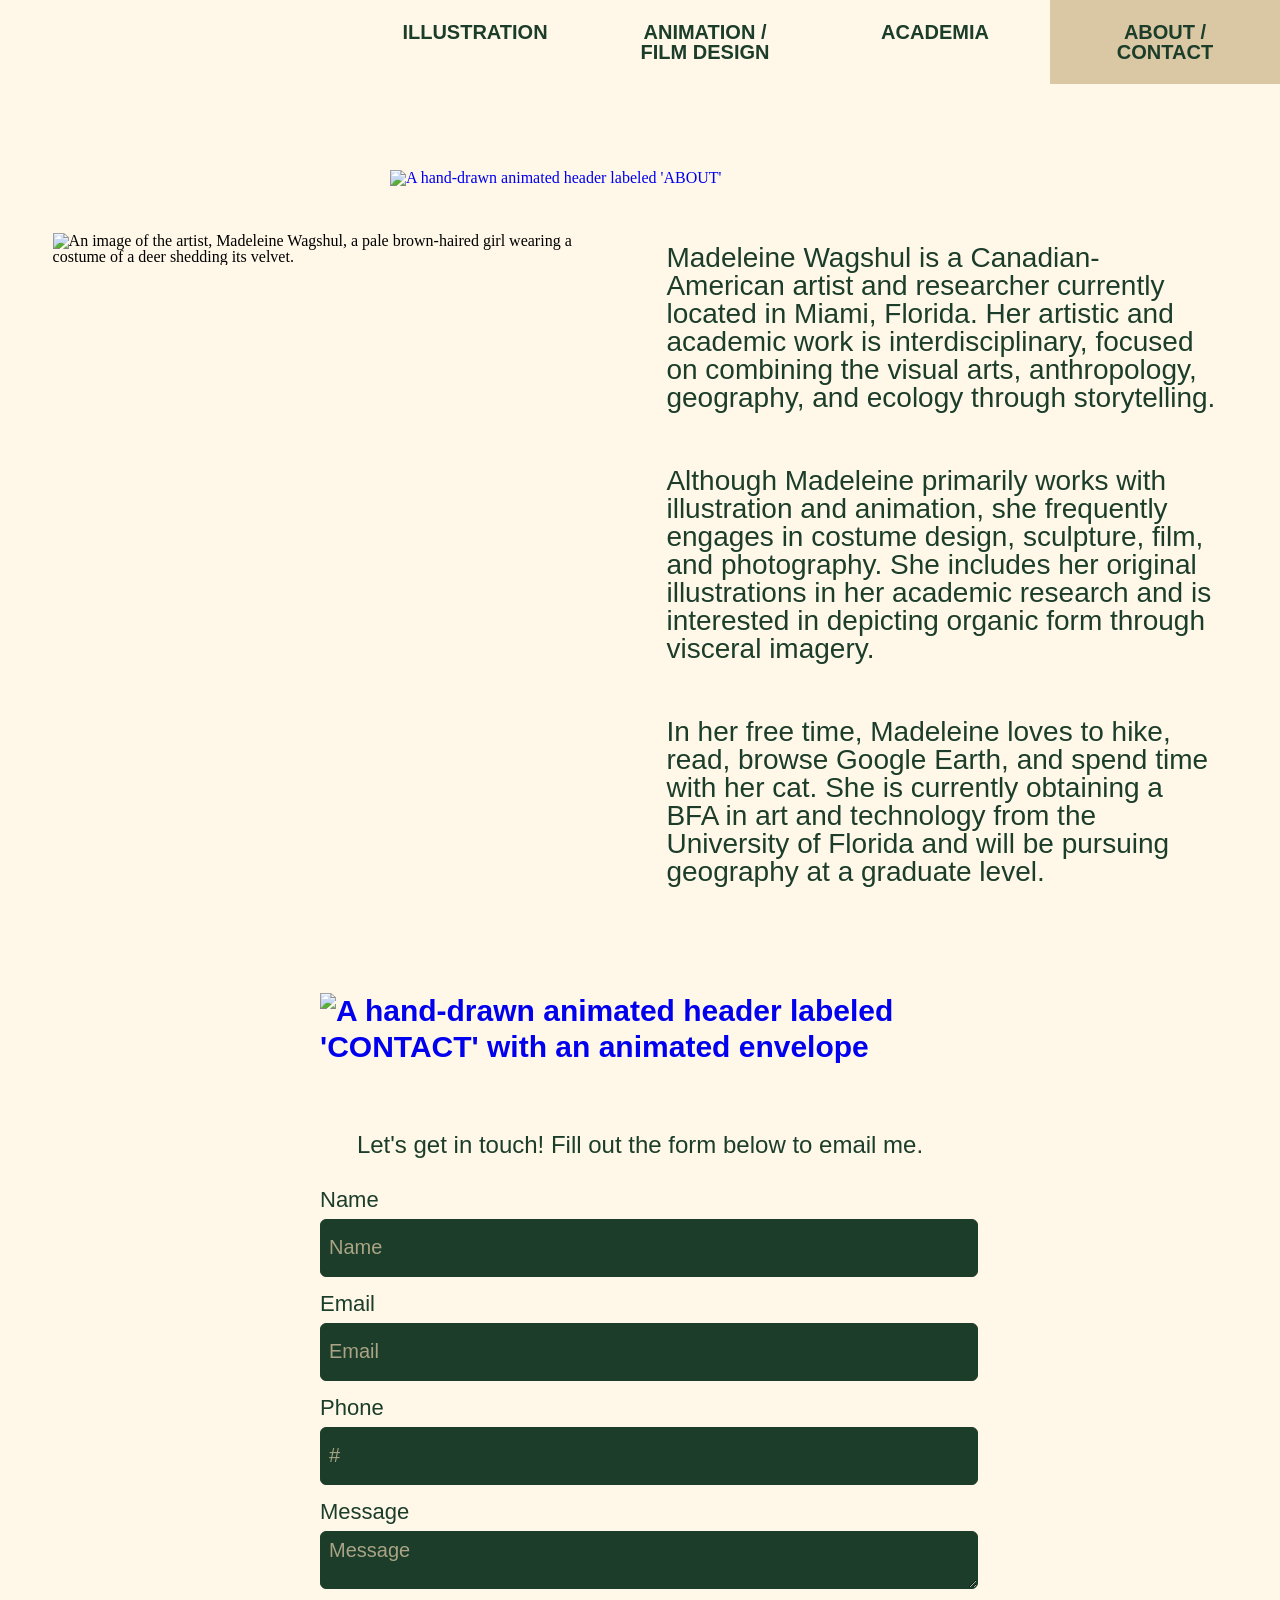
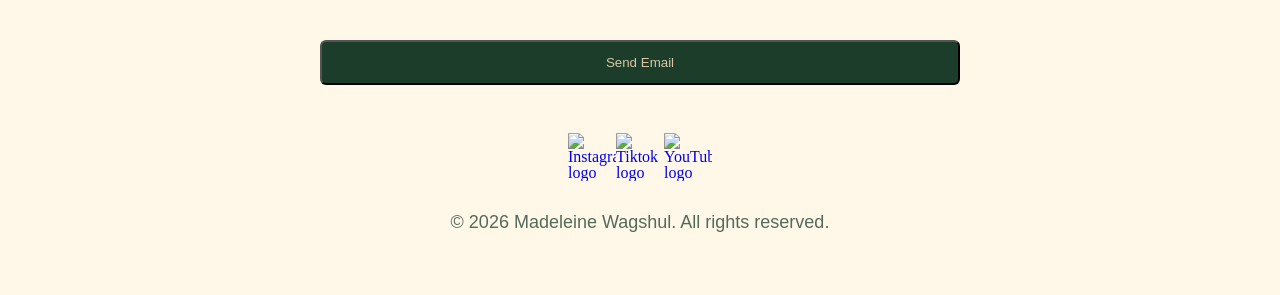
==== about.html @ 07218892 "Add files via upload" ====
<!DOCTYPE html>
<html lang = "en">
    <head>
       <meta charset = "UTF-8">
       <meta name="viewport" content="width=device-width, initial-scale=1.0">
       <title>About & Contact | madeleinetje</title>
       <link rel="stylesheet" href="https://use.typekit.net/qre8cab.css">
       <!-- CSS -->
       <link type="text/css" rel="stylesheet" href="/style.css">

       <link rel="icon" type="image/png" href="images/favicon/favicon-96x96.png" sizes="96x96" />
       <link rel="icon" type="image/svg+xml" href="images/favicon/favicon.svg" />
       <link rel="shortcut icon" href="images/favicon/favicon.ico" />
       <link rel="apple-touch-icon" sizes="180x180" href="images/favicon/apple-touch-icon.png" />
       <link rel="manifest" href="/site.webmanifest" />
    </head>

<body>
    <nav>
        <a href="/homepage.html" class="logo"></a>
        <input class="menu-btn" type="checkbox" id="menu-btn">
        <label class="menu-icon" for="menu-btn"><span class="navicon"></span></label>
        <ul class="menu">
            <li><a href="/illustration.html">ILLUSTRATION</a></li>
            <li><a href="/animation.html">ANIMATION / FILM DESIGN</a></li>
            <li><a href="/academia.html">ACADEMIA</a></li>
            <li class="active"><a href="/about.html">ABOUT / CONTACT</a></li>
        </ul>
    </nav>

<!-- Header -->
 <br></br>
 <br></br> 
 <br></br>
 <br></br> 
 <br></br>
<a href="/images/aboutheader.gif" class="header" target="none"><img src="/images/aboutheader.gif" width="500px" alt="A hand-drawn animated header labeled 'ABOUT'"></a>
<br></br>

    <!--Grid-->
  <!-- Photo Grid -->
<div class="row"> 
    <div class="column3">
      <img src="/images/sheddingvelvet1.jpg" alt="An image of the artist, Madeleine Wagshul, a pale brown-haired girl wearing a costume of a deer shedding its velvet.">
    </div>
    <div class="column3">
      <h2>Madeleine Wagshul is a Canadian-American artist and researcher currently located in Miami, Florida. Her artistic and academic work is interdisciplinary, focused on combining the visual arts, anthropology, geography, and ecology through storytelling.</h2>
      <br><br>
      <h2>Although Madeleine primarily works with illustration and animation, she frequently engages in costume design, sculpture, film, and photography. She includes her original illustrations in her academic research and is interested in depicting organic form through visceral imagery.</h2>
      <br><br>
      <h2>In her free time, Madeleine loves to hike, read, browse Google Earth, and spend time with her cat. She is currently obtaining a BFA in art and technology from the University of Florida and will be pursuing geography at a graduate level.</h2>
      </div>
  </div>
  <br></br>

<!-- Header -->
<div>
      <section class="contact-section">
  <div class="contact-intro">
    <a href="/images/contactheader.gif" target="none" class="contact-title"><img src="/images/contactheader.gif" width="100%" alt="A hand-drawn animated header labeled 'CONTACT' with an animated envelope"></a>
    <br></br>
    <h3 class="contact-description"> Let's get in touch! Fill out the form below to email me.</h3>
  </div>

  <!--Contact-->
<form id="w3forms-contact" action="https://api.w3forms.com/submit" method="POST">
   <input type="hidden" name="access_key" value="w3f_0d33015c86087c119ea5a62467f19cd2640a3c8dbeb49ea6">
    <input type="hidden" name="subject" value="New Contact Form Submission from Web3Forms" />
    <input type="hidden" name="from_name" value="madeleinetje website" />

    <div class="form-group-container">
      <div class="form-group">
        <label for="name" class="form-label">Name</label>
        <input id="name" name="name" class="form-input" placeholder="Name" type="text" />
      </div>
      <div class="form-group">
        <label for="email" class="form-label">Email</label>
        <input id="email" name="email" class="form-input" placeholder="Email" type="email" />
      </div>
      <div class="form-group">
        <label for="phone" class="form-label">Phone</label>
        <input id="phone" name="phone" class="form-input" placeholder="#" type="text" />
      </div>
      <div class="form-group">
        <label for="message" class="form-label">Message</label>
        <textarea class="form-input" id="message" name="message" placeholder="Message"></textarea>
      </div>
    </div>

    <br></br>

    <button formaction="/thankyou.html" class="form-submit" type="submit">Send Email</button>

</section>
</div>
</body>
<div class="imgrow">
    <a href="https://www.https://www.instagram.com/madeleinetjeke/"><img src="/images/instagram.png" alt="Instagram logo" width="48px"></a>
    <a href="https://www.tiktok.com/@madeleinetje"><img src="/images/tiktok.png" alt="Tiktok logo" width="48px"></a>
    <a href="https://youtube.com/@madeleinetjeke"><img src="/images/youtube.png" alt="YouTube logo" width="48px"></a>
</div>
<br></br>
<h6>© 2026 Madeleine Wagshul. All rights reserved.</h6>
<br></br>
<br></br>
</html>
---- style.css ----
/*-- CSS Reset --*/
html, body, div, span, applet, object, iframe, h1, h2, h3, h4, h5, h6, p, blockquote, pre, a, abbr, acronym, address, big, cite, code, del, dfn, em, img, ins, kbd, q, s, samp, small, strike, strong, sub, sup, tt, var, b, u, i, center, dl, dt, dd, ol, ul, li, fieldset, form, label, legend, table, caption, tbody, tfoot, thead, tr, th, td, article, aside, canvas, details, embed, figure, figcaption, footer, header, hgroup, menu, nav, output, ruby, section, summary, time, mark, audio, video {
   margin: 0;
   padding: 0;
   border: 0;
   font-size: 100%;
   font: inherit;
   vertical-align: baseline;
}
/* HTML5 display-role reset for older browsers */
article, aside, details, figcaption, figure,
footer, header, hgroup, menu, nav, section {
   display: block;
}
body {
   line-height: 1;
}
ol, ul {
   list-style: none;
}
blockquote, q {
   quotes: none;
}
blockquote:before, blockquote:after,
q:before, q:after {
   content: '';
   content: none;
}
table {
   border-collapse: collapse;
   border-spacing: 0;
}
a {
  text-decoration: none;
}







/*-- Page Style --*/
body {
  background-image: url(/images/background.png);
  background-repeat: repeat;
  background-size: 200%;
  background-color:#fff8e8;
}


/*-- Nav Bar --*/
.logo {
  width: 60px;
  height: 60px;
  margin-left: 10px;
  margin-top: 5px;
  background-image: url(images/madeleinetjelogo1080x1080.png);
  background-size: contain;
  background-repeat: no-repeat;
  background-position: center;
  cursor: pointer;
}

.logo:hover {
  background-image: url(images/madeleinetjelogorotategif.gif);
}

nav {
  background-color: #fff8e8;
  background-image: url(/images/background.png);
  background-repeat: repeat;
  background-size: 200%;
  position: fixed;
  width: 100%;
  z-index: 3;
}

nav ul {
  margin: 0px;
  padding: 0px;
  list-style: none;
  overflow: hidden;
  background-color: none;
  font-family: avenir-lt-pro, sans-serif;
}

nav li a {
  display: block;
  padding: 0px 0px;
  text-decoration: none;
  color: #1b3d2a;
  font-weight: 600;
  font-family: avenir-lt-pro, sans-serif;
  width: 150px;
  height:40px;
  font-size: 20px;
  text-align: center;
}

.active {
  background-color: #dac7a3;
  color: #1b3d2a;
}

nav li a:hover,
nav .menu-btn:hover {
  background-color: #dac7a3;
  color: #1b3d2a;
}

nav .logo {
  display: block;
  float: left;
  font-size: 2em;
  padding: 10px 10px 10px 10px;
  text-decoration: none;
}

/* MENU */

nav .menu {
  clear: both;
  max-height: 0;
  transition: max-height .2s ease-out;
}

/* MENU ICON */

nav .menu-icon {
  cursor: pointer;
  display: inline-block;
  padding: 50px 0px;
  position: relative;
  user-select: none;
}

nav .menu-icon .navicon {
  background: #1b3d2a;
  display: block;
  height: 4px;
  position: relative;
  transition: .2s ease-out;
  width: 25px;
}

nav .menu-icon .navicon:before,
nav .menu-icon .navicon:after {
  background: #1b3d2a;
  content: '';
  display: block;
  height: 100%;
  position: absolute;
  transition: all .2s ease-out;
  width: 100%;
}

nav .menu-icon .navicon:before {
  top: 8px;
}

nav .menu-icon .navicon:after {
  top: -8px;
}

/* MENU btn */

nav .menu-btn {
  display: none;
}

nav .menu-btn:checked~.menu {
  max-height: 100px;
}

nav .menu-btn:checked~.menu-icon .navicon {
  background: transparent;
}

nav .menu-btn:checked~.menu-icon .navicon:before {
  transform: rotate(-45deg);
}

nav .menu-btn:checked~.menu-icon .navicon:after {
  transform: rotate(45deg);
}

nav .menu-btn:checked~.menu-icon:not(.steps) .navicon:before,
nav .menu-btn:checked~.menu-icon:not(.steps) .navicon:after {
  top: 0;
}

/* 48em = 768px */

@media (min-width: 48em) {
  nav li {
    float: left;
  }

  nav li a {
    padding: 22px 40px;
  }

  nav .menu {
    clear: none;
    float: right;
    max-height: none;
  }

  nav .menu-icon {
    display: none;
  }
}

/*-- Text Attributes --*/
h1 {
    color:#1b3d2a;
    font-family: avenir-lt-pro, sans-serif;
    font-weight: 600;
    font-size: 36px;
    padding-top: 30px;
    padding-left: 30px;
    padding-right: 30px;
    padding-bottom: 30px;
}

h2 {
    color:#1b3d2a;
    font-family: avenir-lt-pro, sans-serif;
    font-weight: 400;
    font-size: 28px;
    margin: 2%;
    padding:0%;
}

h3 {
    color:#1b3d2a;
    font-family: avenir-lt-pro, sans-serif;
    font-weight: 300;
    font-size: 24px;
    text-align: center;
}

h4 {
    color:#1b3d2a;
    font-family: avenir-lt-pro, sans-serif;
    font-weight: 200;
    font-size: 22px;
    text-align: center;
}

h5 {
    color:#1b3d2a;
    font-family: avenir-lt-pro, sans-serif;
    font-weight: 100;
    font-size: 20px;
    text-align: center;
}

h6 {
    color:#1b3d2a;
    font-family: avenir-lt-pro, sans-serif;
    font-weight: 100;
    font-size: 18px;
    text-align: center;
    opacity: 75%;
}





.row {
   display: flex;
   flex-wrap: wrap;
   padding: 0 4px;
   display: flex;
  justify-content: center; /* Horizontal */
 }
 
 /*Illustration Grid*/
 /* Create four equal columns that sits next to each other */

 .column {
   flex: 23%;
   max-width: 25%;
   padding: 5px;
 }
 
 .column img {
   margin-top: 0px;
   margin-bottom:10px;
   vertical-align: middle;
   width: 100%;
 }
 
 /* Responsive layout - makes a two column-layout instead of four columns */
 @media screen and (max-width: 800px) {
   .column {
     flex: 50%;
     max-width: 50%;
   }
 }
 
 /* Responsive layout - makes the two columns stack on top of each other instead of next to each other */
 @media screen and (max-width: 600px) {
   .column {
     flex: 100%;
     max-width: 100%;
   }
 }




/*Center*/
.center {
  display: block;
  margin-left: auto;
  margin-right: auto;
  margin-top: 0px;
  margin-bottom:0px;
  width: 50%;
  text-align: center;
  display: flex;
  justify-content: center; /* Horizontal */
  align-items: center;     /* Vertical */
}

.textcenter {
  text-align: center;
  margin-top: auto;
  display: flex;
  justify-content: center; /* Horizontal */
  align-items: center;     /* Vertical */
}

/* Video Grid */
 .videogrid {
  display: grid;
  grid-template-columns: repeat(auto-fit, minmax(270px, 1fr));
  gap: 10px;
  max-width: 100%;
  margin-bottom: 20px;
  display: flex;
  justify-content: center; /* Horizontal */
  align-items: center;     /* Vertical */
}


.videogrid-item {
  background-color: none;
  max-width: 100%;
  padding: 4px;
  border-radius: 4px;
  display: flex;
  justify-content: center; /* Horizontal */
  align-items: center;     /* Vertical */
  text-align: center;
}

/*Contact*/
.contact-section {
  width: 100%;
  max-width: 40rem;
  margin-left: auto;
  margin-right: auto;
  padding: 3rem 1rem;
}

.contact-intro > * + * {
  margin-top: 1rem;
}

.contact-title {
  font-size: 1.875rem;
  line-height: 2.25rem;
  font-weight: 700;
  font-family: avenir-lt-pro, sans-serif;
}

.contact-description {
  color: #1b3d2a;
  font-family: avenir-lt-pro, sans-serif;
}

.form-group-container {
  display: grid;
  gap: 1rem;
  margin-top: 2rem;
}

.form-group {
  display: flex;
  flex-direction: column;
}

.form-label {
  margin-bottom: 0.5rem;
  background-color: none;
  font-family: avenir-lt-pro, sans-serif;
  color:#1b3d2a;
  font-size: 22px;
}

.form-input, .form-textarea {
  padding: 0.5rem;
  border: 1px solid #1b3d2a;
  display: flex;
  height: 2.5rem;
  width: 100%;
  border-radius: 0.375rem;
  font-size: 0.875rem;
  line-height: 1.25rem;
  background-color: #1b3d2a;
  font-family: avenir-lt-pro, sans-serif;
  color:#dac7a3;
  opacity: 100%;
  font-size: 20px;
}

.form-input::placeholder,
.form-textarea:focus-visible {
  color: #dac7a3;
  opacity:75%;
}

.form-input:focus-visible,
.form-textarea:focus-visible {
  outline: 2px solid #1b3d2a;
  outline-offset: 2px;
}

.form-textarea {
  min-height: 120px;
}

.form-submit {
  width: 100%;
  margin-top: 1.2rem;
  background-color: #1b3d2a;
  color: #dac7a3;
  padding: 13px 5px;
  border-radius: 0.375rem;
  display: flex;
  justify-content: center; /* Horizontal */
  align-items: center;     /* Vertical */
  align-self: center;
  justify-self: center;
  justify-items: center;
  align-content: center;
}


.animationheader {
  padding-bottom: 0px;
  padding-top: 10px;
  margin-bottom: 0px;
  display: flex;
  justify-content: center; /* Horizontal */
  align-items: center;     /* Vertical */
}

.header {
  padding-bottom: 0px;
  padding-top: 10px;
  margin-bottom: 0px;
  display: flex;
  justify-content: center; /* Horizontal */
  align-items: center;     /* Vertical */
}

img {
  height:auto;
  max-width:100%;
  display:block;
  margin: auto;
}


 /*Academia Grid*/
 /* Create three equal columns that sits next to each other */

 .column2 {
   flex: 30%;
   max-width: 30%;
   padding: 15px;
 }
 
 .column2 img {
   margin-top: 0px;
   margin-bottom:10px;
   vertical-align: middle;
   width: 100%;
 }
 
 /* Responsive layout - makes a two column-layout instead of four columns */
 @media screen and (max-width: 800px) {
   .column2 {
     flex: 30%;
     max-width: 33%;
   }
 }
 
 /* Responsive layout/
 @media screen and (max-width: 600px) {
   .column2 {
     flex: 100%;
     max-width: 100%;
   }
 }




 /*About Grid*/
 /* Create two equal columns that sits next to each other */

 .column3 {
   flex: 45%;
   max-width: 45%;
   padding: 15px;
 }
 
 .column2 img {
   margin-top: 0px;
   margin-bottom:10px;
   vertical-align: middle;
   width: 100%;
 }
 
 /* Responsive layout - makes a two column-layout instead of four columns */
 @media screen and (max-width: 800px) {
   .column2 {
     flex: 45%;
     max-width: 45%;
   }
 }
 
 /* Responsive layout/
 @media screen and (max-width: 600px) {
   .column2 {
     flex: 100%;
     max-width: 100%;
   }
 }



 * {box-sizing:border-box}








/* Slideshow container */
.slideshow-container {
  max-width: 800px;
  position: relative;
  margin: auto;
  overflow: hidden;
}

/* Hide the images by default */
.mySlides {
  display:none;
}
.activeslide {
  display:block;
  overflow:hidden;
}

/* Next & previous buttons */
.prev, .next {
  cursor: pointer;
  position: absolute;
  top: 50%;
  width: auto;
  margin-top: -22px;
  padding: 16px;
  color: #1b3d2a;
  -webkit-text-stroke: 2px #fffdea;
  paint-order: stroke fill;
  font-weight: bold;
  font-size: 18px;
  transition: 0.6s ease;
  border-radius: 0 3px 3px 0;
  user-select: none;
}

/* Position the "next button" to the right */
.next {
  right: 0;
  border-radius: 3px 0 0 3px;
}

/* On hover, add a black background color with a little bit see-through */
.prev:hover, .next:hover {
  background-color: #dac7a3;
  opacity:50%
}

/* Caption text */
.text {
  color: #f2f2f2;
  font-size: 20px;
  padding: 8px 12px;
  position: absolute;
  bottom: 8px;
  width: 100%;
  text-align: center;
  font-family: avenir-lt-pro, sans-serif;
}

/* Number text (1/3 etc) */
.numbertext {
  color: #dac7a3;
  font-size: 15px;
  padding: 8px 12px;
  position: absolute;
  top: 0;
  font-family: avenir-lt-pro, sans-serif;
}


/* Fading animation */
.fade {
  animation-name: fade;
  animation-duration: 1.5s;
}

@keyframes fade {
  from {opacity: .4}
  to {opacity: 1}
}


.previouspage, .nextpage {
  text-decoration: none;
  display: inline-block;
  padding: 8px 16px;
}

.previouspage:hover, .nextpage:hover {
  background-color: #dac7a3;
  color: #1b3d2a;
}

.previouspage {
  background-color: none;
  color: #1b3d2a;
  font-size: 24px;
  font-family: avenir-lt-pro, sans-serif;
  display: flex;
  justify-content: center; /* Horizontal */
  align-items: center;     /* Vertical */
}

.nextpage {
  background-color: none;
  color: #1b3d2a;
  font-size: 24px;
  font-family: avenir-lt-pro, sans-serif;
  display: flex;
  justify-content: center; /* Horizontal */
  align-items: center;     /* Vertical */
}

.round {
  border-radius: 50%;
}


.imgrow{
  display: flex;
  justify-content: center; /* Horizontal */
  align-items: center;     /* Vertical */
  flex-wrap:nowrap
}

.imgrow img{
  display: block;
}

.centergrid {
  display: flex;
  justify-content: center; /* Horizontal */
  align-items: center;     /* Vertical */
  align-content: center;
  justify-items: center;
  justify-self: center;
  align-self:center;
}
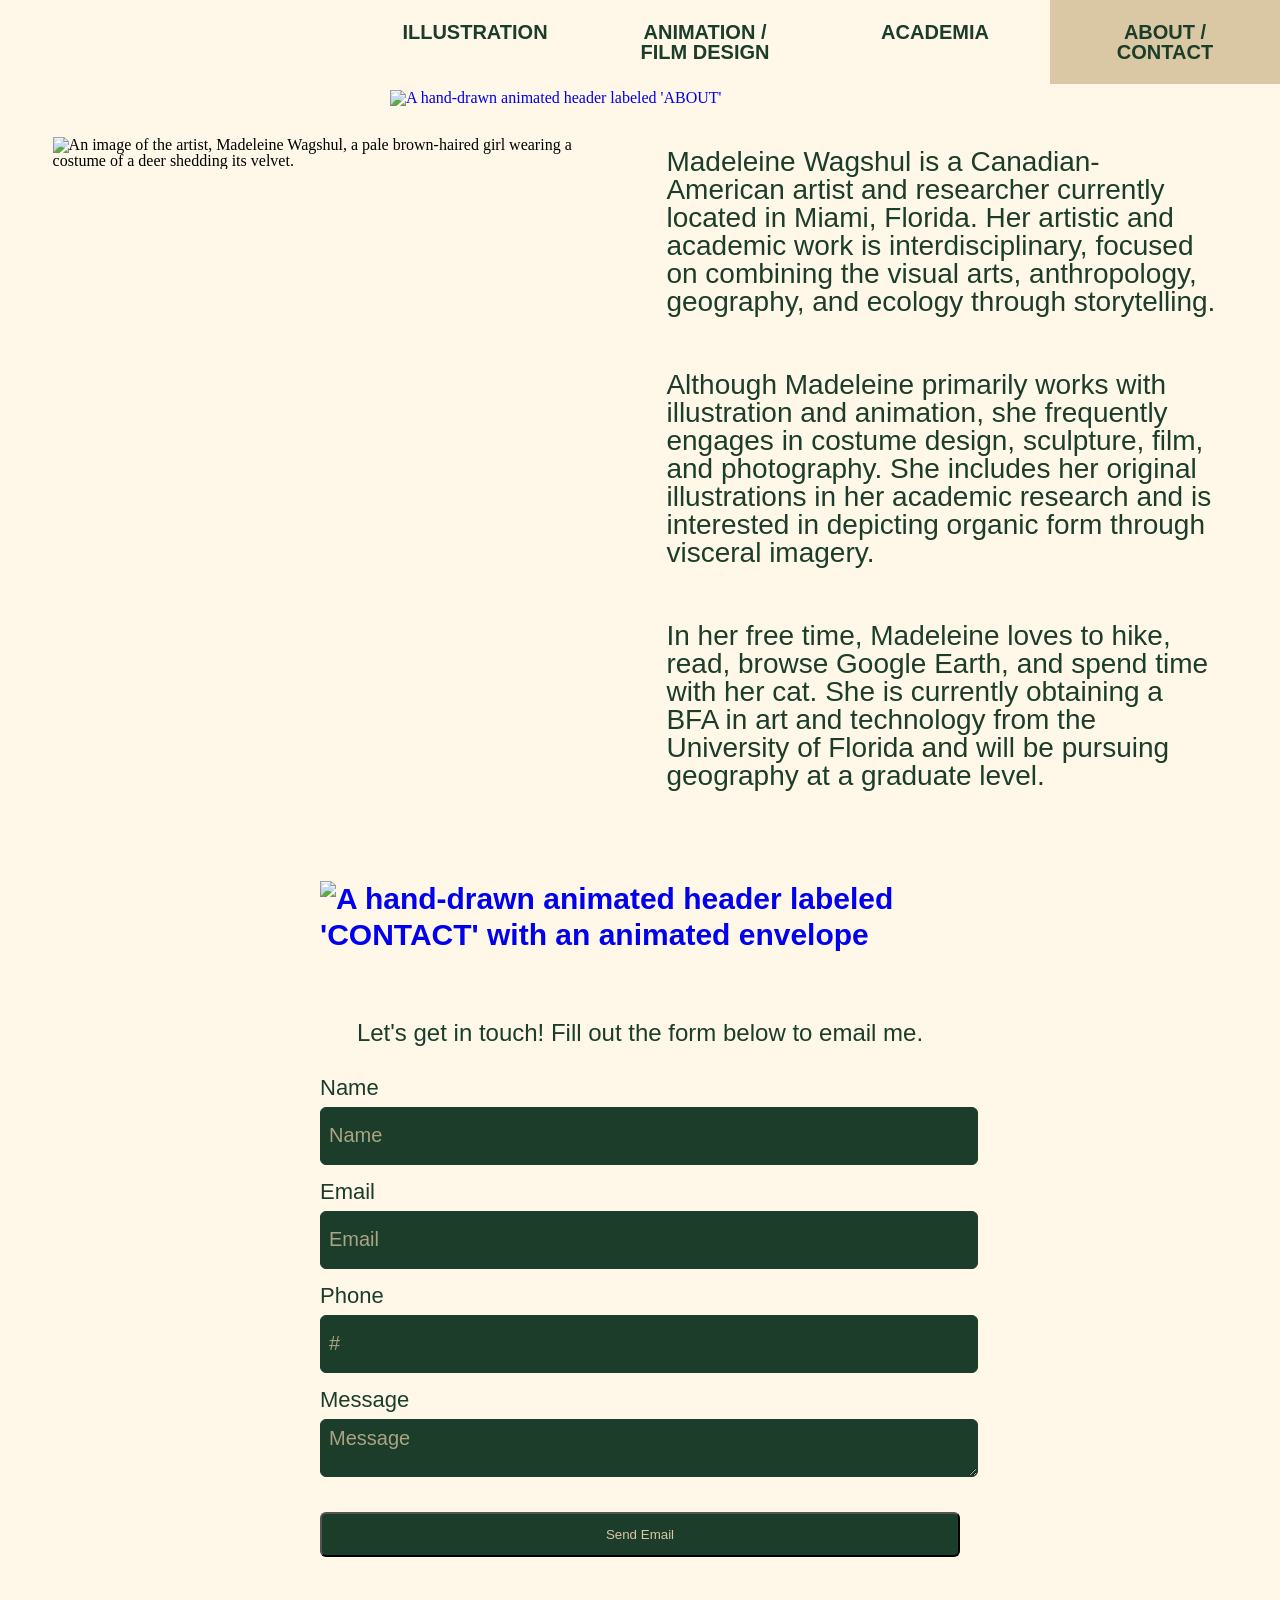
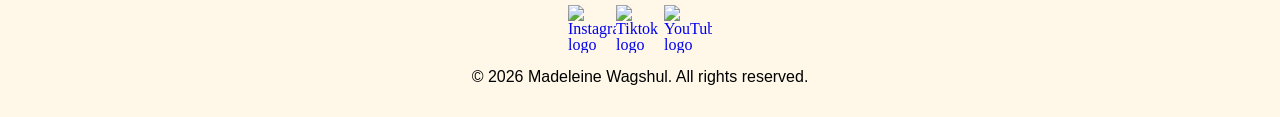
==== commit 9e553e85: "Base update 1.1" ====
--- a/about.html
+++ b/about.html
@@ -1,106 +1,106 @@
-<!DOCTYPE html>
-<html lang = "en">
-    <head>
-       <meta charset = "UTF-8">
-       <meta name="viewport" content="width=device-width, initial-scale=1.0">
-       <title>About & Contact | madeleinetje</title>
-       <link rel="stylesheet" href="https://use.typekit.net/qre8cab.css">
-       <!-- CSS -->
-       <link type="text/css" rel="stylesheet" href="/style.css">
-
-       <link rel="icon" type="image/png" href="images/favicon/favicon-96x96.png" sizes="96x96" />
-       <link rel="icon" type="image/svg+xml" href="images/favicon/favicon.svg" />
-       <link rel="shortcut icon" href="images/favicon/favicon.ico" />
-       <link rel="apple-touch-icon" sizes="180x180" href="images/favicon/apple-touch-icon.png" />
-       <link rel="manifest" href="/site.webmanifest" />
-    </head>
-
-<body>
-    <nav>
-        <a href="/homepage.html" class="logo"></a>
-        <input class="menu-btn" type="checkbox" id="menu-btn">
-        <label class="menu-icon" for="menu-btn"><span class="navicon"></span></label>
-        <ul class="menu">
-            <li><a href="/illustration.html">ILLUSTRATION</a></li>
-            <li><a href="/animation.html">ANIMATION / FILM DESIGN</a></li>
-            <li><a href="/academia.html">ACADEMIA</a></li>
-            <li class="active"><a href="/about.html">ABOUT / CONTACT</a></li>
-        </ul>
-    </nav>
-
-<!-- Header -->
- <br></br>
- <br></br> 
- <br></br>
- <br></br> 
- <br></br>
-<a href="/images/aboutheader.gif" class="header" target="none"><img src="/images/aboutheader.gif" width="500px" alt="A hand-drawn animated header labeled 'ABOUT'"></a>
-<br></br>
-
-    <!--Grid-->
-  <!-- Photo Grid -->
-<div class="row"> 
-    <div class="column3">
-      <img src="/images/sheddingvelvet1.jpg" alt="An image of the artist, Madeleine Wagshul, a pale brown-haired girl wearing a costume of a deer shedding its velvet.">
-    </div>
-    <div class="column3">
-      <h2>Madeleine Wagshul is a Canadian-American artist and researcher currently located in Miami, Florida. Her artistic and academic work is interdisciplinary, focused on combining the visual arts, anthropology, geography, and ecology through storytelling.</h2>
-      <br><br>
-      <h2>Although Madeleine primarily works with illustration and animation, she frequently engages in costume design, sculpture, film, and photography. She includes her original illustrations in her academic research and is interested in depicting organic form through visceral imagery.</h2>
-      <br><br>
-      <h2>In her free time, Madeleine loves to hike, read, browse Google Earth, and spend time with her cat. She is currently obtaining a BFA in art and technology from the University of Florida and will be pursuing geography at a graduate level.</h2>
-      </div>
-  </div>
-  <br></br>
-
-<!-- Header -->
-<div>
-      <section class="contact-section">
-  <div class="contact-intro">
-    <a href="/images/contactheader.gif" target="none" class="contact-title"><img src="/images/contactheader.gif" width="100%" alt="A hand-drawn animated header labeled 'CONTACT' with an animated envelope"></a>
-    <br></br>
-    <h3 class="contact-description"> Let's get in touch! Fill out the form below to email me.</h3>
-  </div>
-
-  <!--Contact-->
-<form id="w3forms-contact" action="https://api.w3forms.com/submit" method="POST">
-   <input type="hidden" name="access_key" value="w3f_0d33015c86087c119ea5a62467f19cd2640a3c8dbeb49ea6">
-    <input type="hidden" name="subject" value="New Contact Form Submission from Web3Forms" />
-    <input type="hidden" name="from_name" value="madeleinetje website" />
-
-    <div class="form-group-container">
-      <div class="form-group">
-        <label for="name" class="form-label">Name</label>
-        <input id="name" name="name" class="form-input" placeholder="Name" type="text" />
-      </div>
-      <div class="form-group">
-        <label for="email" class="form-label">Email</label>
-        <input id="email" name="email" class="form-input" placeholder="Email" type="email" />
-      </div>
-      <div class="form-group">
-        <label for="phone" class="form-label">Phone</label>
-        <input id="phone" name="phone" class="form-input" placeholder="#" type="text" />
-      </div>
-      <div class="form-group">
-        <label for="message" class="form-label">Message</label>
-        <textarea class="form-input" id="message" name="message" placeholder="Message"></textarea>
-      </div>
-    </div>
-
-    <br></br>
-
-    <button formaction="/thankyou.html" class="form-submit" type="submit">Send Email</button>
-
-</section>
-</div>
-</body>
-<div class="imgrow">
-    <a href="https://www.https://www.instagram.com/madeleinetjeke/"><img src="/images/instagram.png" alt="Instagram logo" width="48px"></a>
-    <a href="https://www.tiktok.com/@madeleinetje"><img src="/images/tiktok.png" alt="Tiktok logo" width="48px"></a>
-    <a href="https://youtube.com/@madeleinetjeke"><img src="/images/youtube.png" alt="YouTube logo" width="48px"></a>
-</div>
-<br></br>
-<h6>© 2026 Madeleine Wagshul. All rights reserved.</h6>
-<br></br>
-<br></br>
+<!DOCTYPE html>
+<html lang = "en">
+    <head>
+       <meta charset = "UTF-8">
+       <meta name="viewport" content="width=device-width, initial-scale=1.0">
+       <title>About & Contact | madeleinetje</title>
+       <link rel="stylesheet" href="https://use.typekit.net/qre8cab.css">
+       <!-- CSS -->
+       <link type="text/css" rel="stylesheet" href="/style.css">
+
+       <link rel="icon" type="image/png" href="images/favicon/favicon-96x96.png" sizes="96x96" />
+       <link rel="icon" type="image/svg+xml" href="images/favicon/favicon.svg" />
+       <link rel="shortcut icon" href="images/favicon/favicon.ico" />
+       <link rel="apple-touch-icon" sizes="180x180" href="images/favicon/apple-touch-icon.png" />
+       <link rel="manifest" href="/site.webmanifest" />
+    </head>
+
+<body>
+    <nav>
+        <a href="/index.html" class="logo"></a>
+        <input class="menu-btn" type="checkbox" id="menu-btn">
+        <label class="menu-icon" for="menu-btn"><span class="navicon"></span></label>
+        <ul class="menu">
+            <li><a href="/illustration.html">ILLUSTRATION</a></li>
+            <li><a href="/animation.html">ANIMATION / FILM DESIGN</a></li>
+            <li><a href="/academia.html">ACADEMIA</a></li>
+            <li class="active"><a href="/about.html">ABOUT / CONTACT</a></li>
+        </ul>
+    </nav>
+
+<!-- Header -->
+ <br>
+ <br> 
+ <br>
+ <br>
+ <br>
+<a href="/images/aboutheader.gif" class="header" target="none"><img src="/images/aboutheader.gif" width="500" alt="A hand-drawn animated header labeled 'ABOUT'"></a>
+<br>
+
+    <!--Grid-->
+  <!-- Photo Grid -->
+<div class="row"> 
+    <div class="column3">
+      <img src="/images/sheddingvelvet1.jpg" alt="An image of the artist, Madeleine Wagshul, a pale brown-haired girl wearing a costume of a deer shedding its velvet.">
+    </div>
+    <div class="column3">
+      <h2>Madeleine Wagshul is a Canadian-American artist and researcher currently located in Miami, Florida. Her artistic and academic work is interdisciplinary, focused on combining the visual arts, anthropology, geography, and ecology through storytelling.</h2>
+      <br><br>
+      <h2>Although Madeleine primarily works with illustration and animation, she frequently engages in costume design, sculpture, film, and photography. She includes her original illustrations in her academic research and is interested in depicting organic form through visceral imagery.</h2>
+      <br><br>
+      <h2>In her free time, Madeleine loves to hike, read, browse Google Earth, and spend time with her cat. She is currently obtaining a BFA in art and technology from the University of Florida and will be pursuing geography at a graduate level.</h2>
+      </div>
+  </div>
+  <br>
+
+<!-- Header -->
+<div>
+      <section class="contact-section">
+  <div class="contact-intro">
+    <a href="/images/contactheader.gif" target="none" class="contact-title"><img src="/images/contactheader.gif" width="100%" alt="A hand-drawn animated header labeled 'CONTACT' with an animated envelope"></a>
+    <br></br>
+    <h3 class="contact-description"> Let's get in touch! Fill out the form below to email me.</h3>
+  </div>
+
+  <!--Contact-->
+<form id="w3forms-contact" action="https://api.w3forms.com/submit" method="POST">
+   <input type="hidden" name="access_key" value="w3f_0d33015c86087c119ea5a62467f19cd2640a3c8dbeb49ea6">
+    <input type="hidden" name="subject" value="New Contact Form Submission from Web3Forms" />
+    <input type="hidden" name="from_name" value="madeleinetje website" />
+
+    <div class="form-group-container">
+      <div class="form-group">
+        <label for="name" class="form-label">Name</label>
+        <input id="name" name="name" class="form-input" placeholder="Name" type="text" />
+      </div>
+      <div class="form-group">
+        <label for="email" class="form-label">Email</label>
+        <input id="email" name="email" class="form-input" placeholder="Email" type="email" />
+      </div>
+      <div class="form-group">
+        <label for="phone" class="form-label">Phone</label>
+        <input id="phone" name="phone" class="form-input" placeholder="#" type="text" />
+      </div>
+      <div class="form-group">
+        <label for="message" class="form-label">Message</label>
+        <textarea class="form-input" id="message" name="message" placeholder="Message"></textarea>
+      </div>
+    </div>
+
+    <br>
+
+    <button formaction="/thankyou.html" class="form-submit" type="submit">Send Email</button>
+</form>
+
+</div>
+</body>
+<div class="imgrow">
+    <a href="https://www.instagram.com/madeleinetjeke/"><img src="/images/instagram.png" alt="Instagram logo" width="48"></a>
+    <a href="https://www.tiktok.com/@madeleinetje"><img src="/images/tiktok.png" alt="Tiktok logo" width="48"></a>
+    <a href="https://youtube.com/@madeleinetjeke"><img src="/images/youtube.png" alt="YouTube logo" width="48"></a>
+</div>
+<br>
+<p>© 2026 Madeleine Wagshul. All rights reserved.</p>
+<br>
+<br>
 </html>
--- a/style.css
+++ b/style.css
@@ -81,7 +81,6 @@
   padding: 0px;
   list-style: none;
   overflow: hidden;
-  background-color: none;
   font-family: avenir-lt-pro, sans-serif;
 }
 
@@ -349,7 +348,6 @@
 
 
 .videogrid-item {
-  background-color: none;
   max-width: 100%;
   padding: 4px;
   border-radius: 4px;
@@ -397,7 +395,6 @@
 
 .form-label {
   margin-bottom: 0.5rem;
-  background-color: none;
   font-family: avenir-lt-pro, sans-serif;
   color:#1b3d2a;
   font-size: 22px;
@@ -583,7 +580,6 @@
   padding: 16px;
   color: #1b3d2a;
   -webkit-text-stroke: 2px #fffdea;
-  paint-order: stroke fill;
   font-weight: bold;
   font-size: 18px;
   transition: 0.6s ease;
@@ -650,7 +646,6 @@
 }
 
 .previouspage {
-  background-color: none;
   color: #1b3d2a;
   font-size: 24px;
   font-family: avenir-lt-pro, sans-serif;
@@ -660,7 +655,6 @@
 }
 
 .nextpage {
-  background-color: none;
   color: #1b3d2a;
   font-size: 24px;
   font-family: avenir-lt-pro, sans-serif;
@@ -693,4 +687,12 @@
   justify-items: center;
   justify-self: center;
   align-self:center;
+}
+
+
+p {
+  font-family: avenir-lt, sans-serif;
+  display: flex;
+  justify-content: center; /* Horizontal */
+  align-items: center;     /* Vertical */
 }
